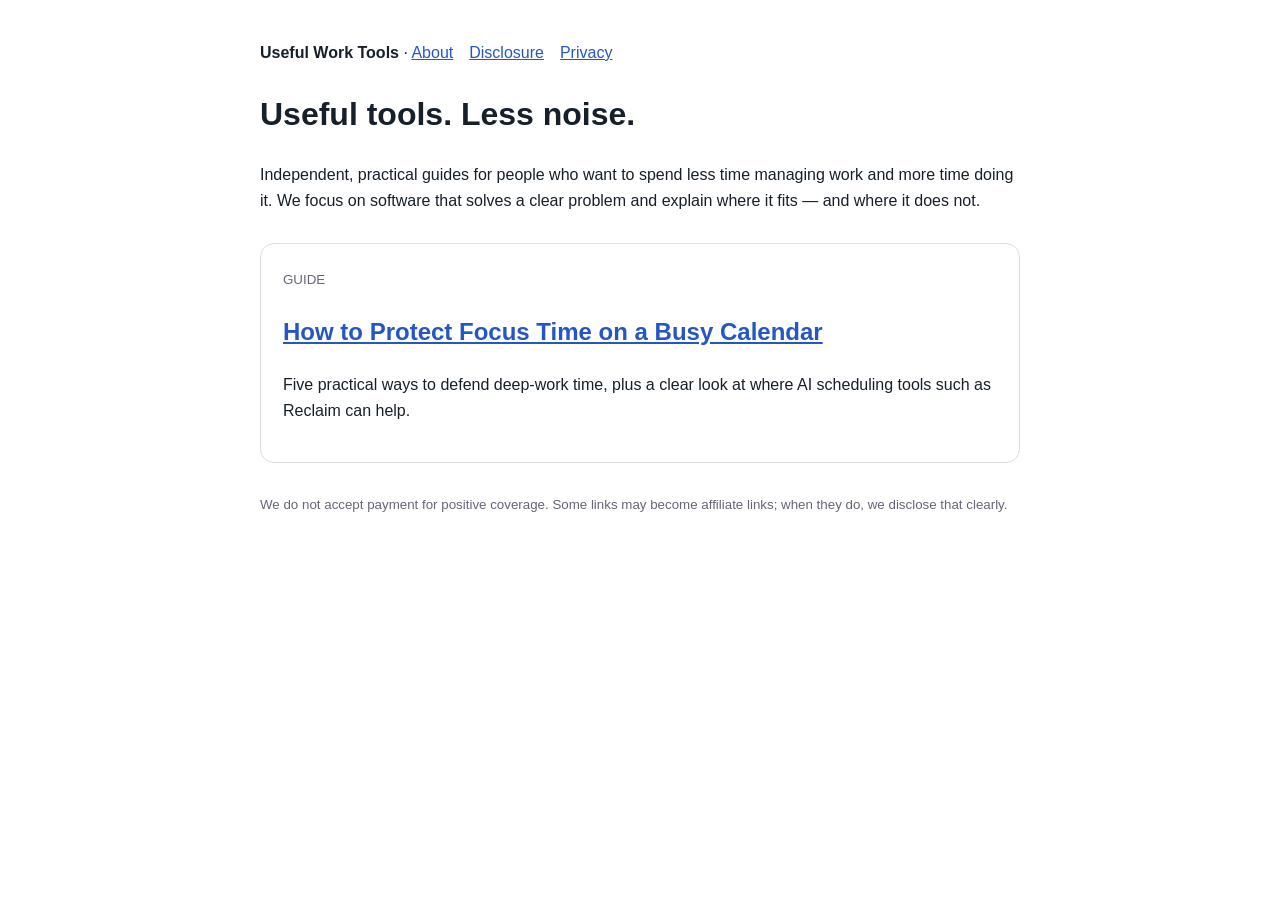
==== index.html @ bead6b01 "Publish minimal affiliate site" ====
<!doctype html><html lang="en"><head><meta charset="utf-8"><meta name="viewport" content="width=device-width,initial-scale=1"><title>Useful Work Tools</title><meta name="description" content="Practical guides to useful software and AI tools for focused, efficient work."><style>body{font-family:-apple-system,BlinkMacSystemFont,"Segoe UI",sans-serif;max-width:760px;margin:auto;padding:40px 22px;line-height:1.65;color:#17202a}a{color:#2457c5}nav a{margin-right:16px}.card{padding:22px;border:1px solid #ddd;border-radius:14px;margin:28px 0}small{color:#667}</style></head><body><nav><strong>Useful Work Tools</strong> · <a href="about.html">About</a><a href="disclosure.html">Disclosure</a><a href="privacy.html">Privacy</a></nav><h1>Useful tools. Less noise.</h1><p>Independent, practical guides for people who want to spend less time managing work and more time doing it. We focus on software that solves a clear problem and explain where it fits — and where it does not.</p><div class="card"><small>GUIDE</small><h2><a href="protect-focus-time.html">How to Protect Focus Time on a Busy Calendar</a></h2><p>Five practical ways to defend deep-work time, plus a clear look at where AI scheduling tools such as Reclaim can help.</p></div><p><small>We do not accept payment for positive coverage. Some links may become affiliate links; when they do, we disclose that clearly.</small></p></body></html>
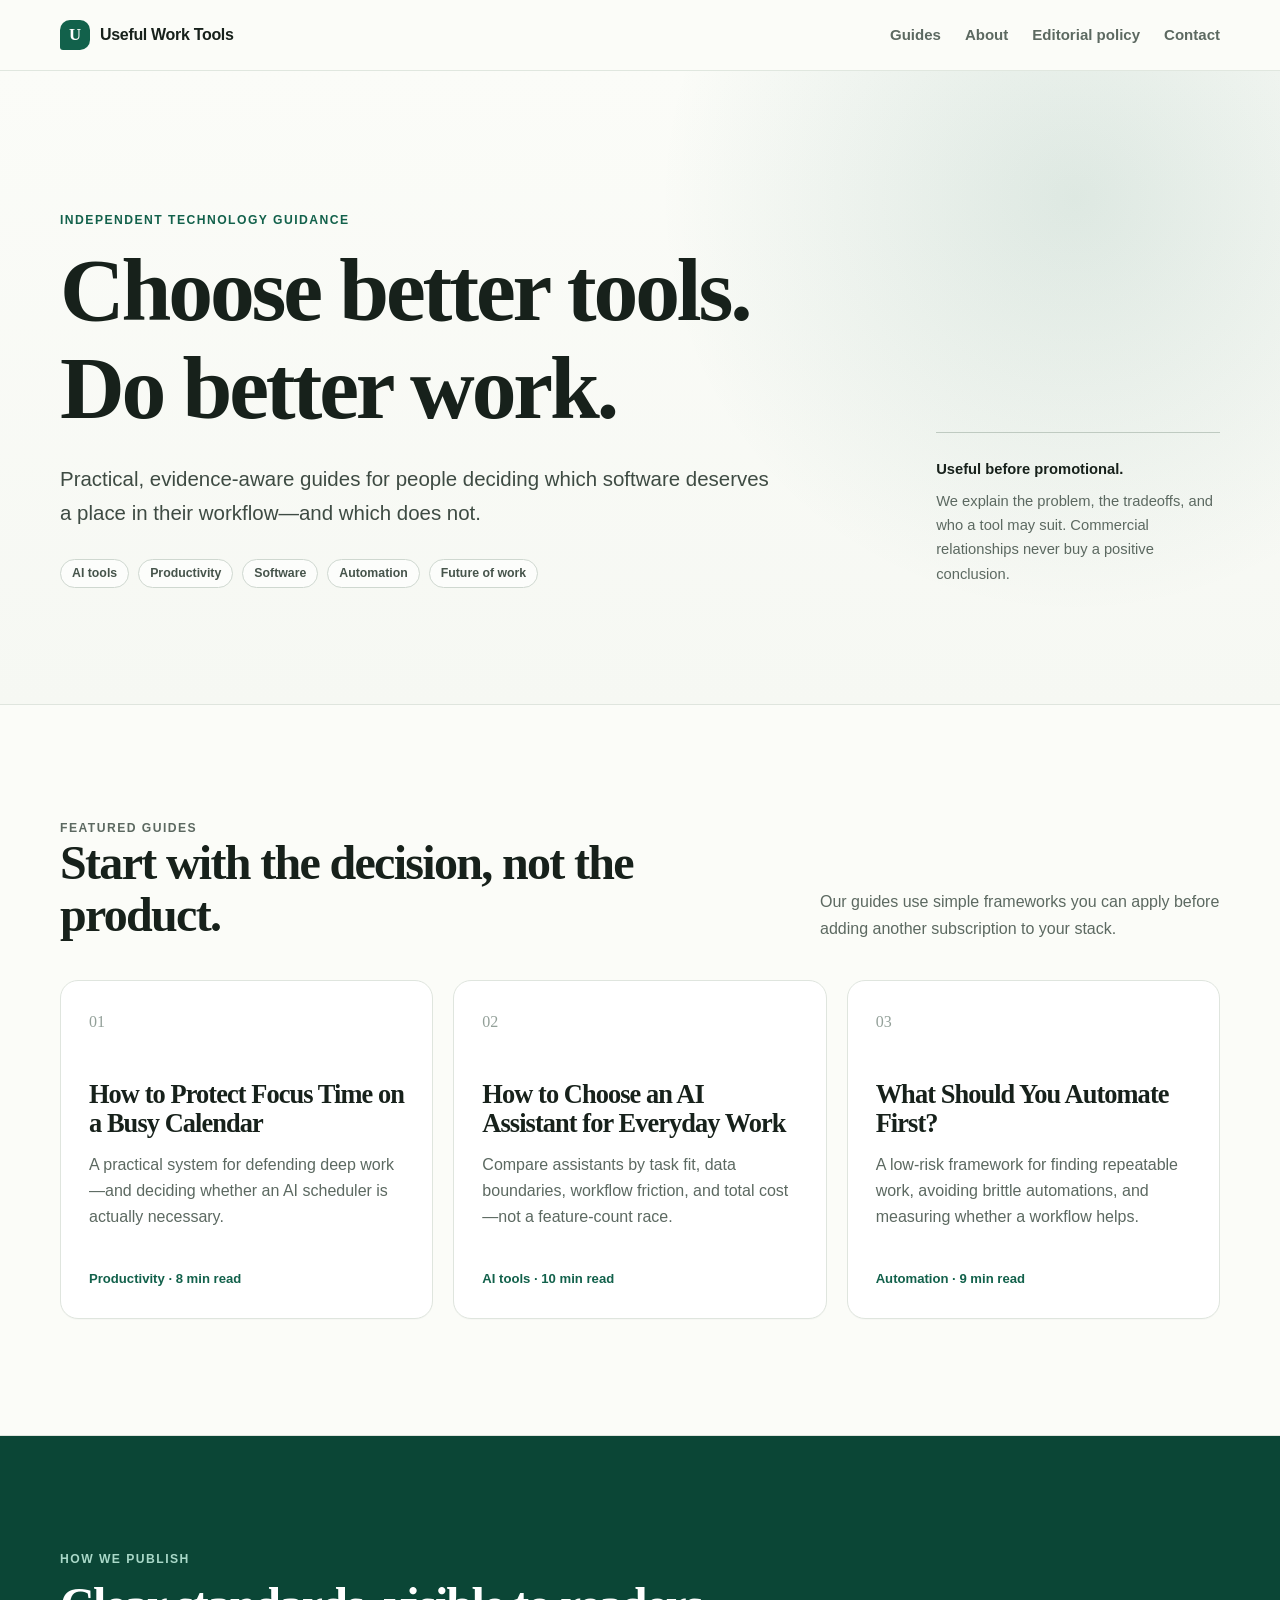
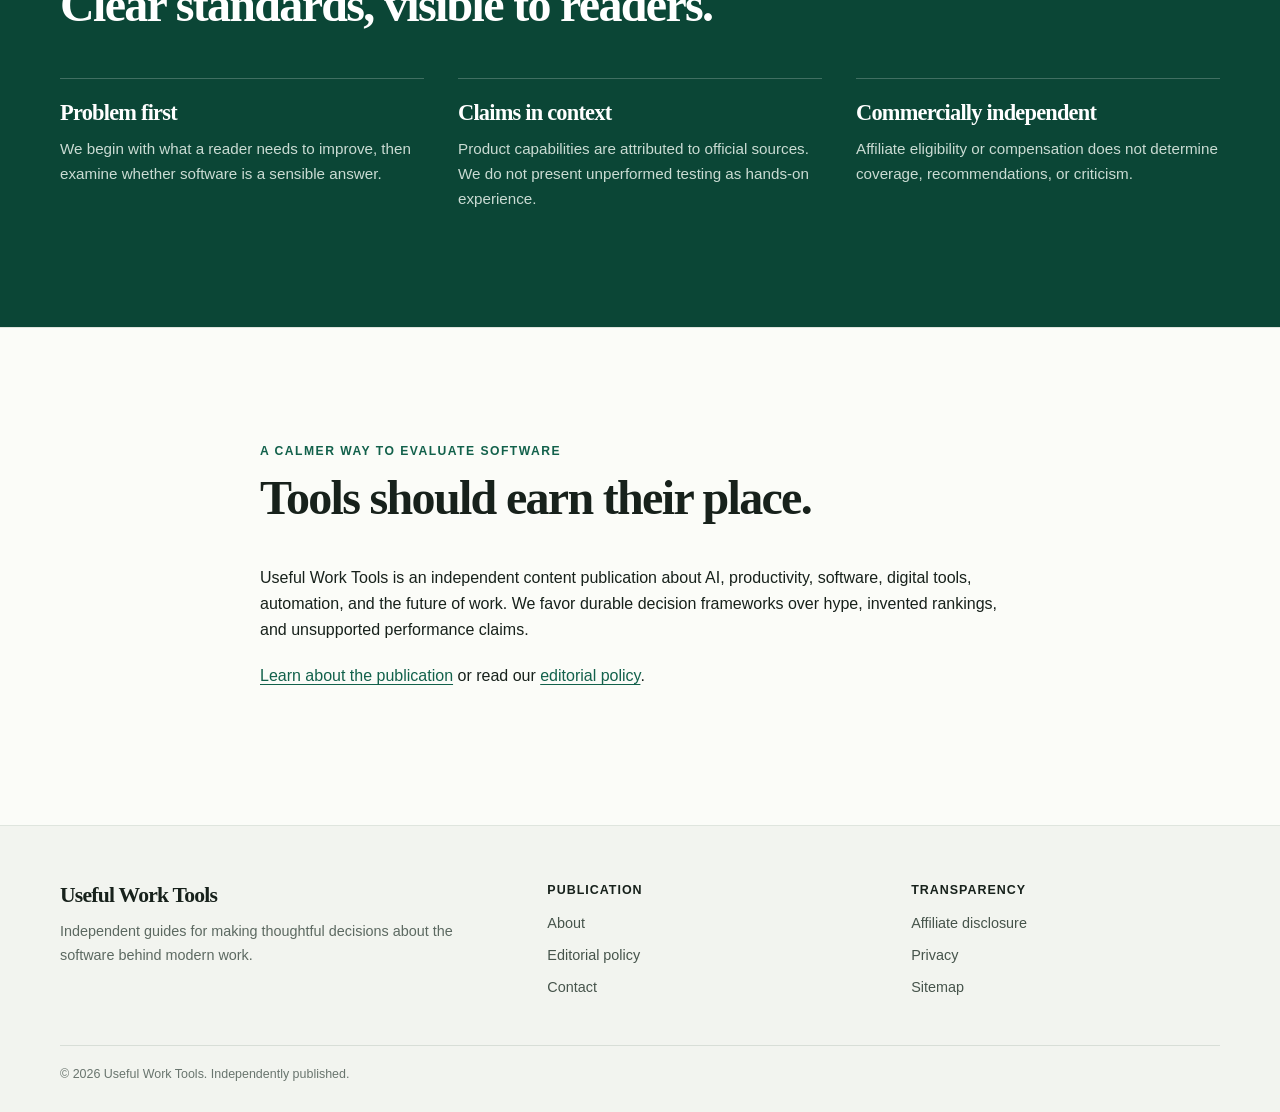
==== commit 9cff1129: "Build publication-ready editorial site" ====
--- a/index.html
+++ b/index.html
@@ -1 +1,112 @@
-<!doctype html><html lang="en"><head><meta charset="utf-8"><meta name="viewport" content="width=device-width,initial-scale=1"><title>Useful Work Tools</title><meta name="description" content="Practical guides to useful software and AI tools for focused, efficient work."><style>body{font-family:-apple-system,BlinkMacSystemFont,"Segoe UI",sans-serif;max-width:760px;margin:auto;padding:40px 22px;line-height:1.65;color:#17202a}a{color:#2457c5}nav a{margin-right:16px}.card{padding:22px;border:1px solid #ddd;border-radius:14px;margin:28px 0}small{color:#667}</style></head><body><nav><strong>Useful Work Tools</strong> · <a href="about.html">About</a><a href="disclosure.html">Disclosure</a><a href="privacy.html">Privacy</a></nav><h1>Useful tools. Less noise.</h1><p>Independent, practical guides for people who want to spend less time managing work and more time doing it. We focus on software that solves a clear problem and explain where it fits — and where it does not.</p><div class="card"><small>GUIDE</small><h2><a href="protect-focus-time.html">How to Protect Focus Time on a Busy Calendar</a></h2><p>Five practical ways to defend deep-work time, plus a clear look at where AI scheduling tools such as Reclaim can help.</p></div><p><small>We do not accept payment for positive coverage. Some links may become affiliate links; when they do, we disclose that clearly.</small></p></body></html>+<!doctype html>
+<html lang="en">
+<head>
+  <meta charset="utf-8">
+  <meta name="viewport" content="width=device-width, initial-scale=1">
+  <title>Useful Work Tools | Independent Guides to Better Software</title>
+  <meta name="description" content="Independent, practical guides to AI tools, productivity software, automation, and digital work—focused on fit, tradeoffs, and better decisions.">
+  <meta name="author" content="Useful Work Tools Editorial Desk">
+  <meta name="theme-color" content="#12614b">
+  <meta property="og:type" content="website">
+  <meta property="og:site_name" content="Useful Work Tools">
+  <meta property="og:title" content="Useful Work Tools | Independent Guides to Better Software">
+  <meta property="og:description" content="Clear, independent guidance for choosing AI, productivity, and automation tools.">
+  <meta property="og:url" content="https://pgrootoffice-dev.github.io/global-affiliate/">
+  <meta name="twitter:card" content="summary">
+  <link rel="canonical" href="https://pgrootoffice-dev.github.io/global-affiliate/">
+  <link rel="icon" href="assets/favicon.svg" type="image/svg+xml">
+  <link rel="stylesheet" href="assets/styles.css">
+</head>
+<body>
+  <a class="skip-link" href="#main">Skip to content</a>
+  <header class="site-header">
+    <div class="nav-shell">
+      <a class="brand" href="index.html" aria-label="Useful Work Tools home"><span class="brand-mark" aria-hidden="true">U</span>Useful Work Tools</a>
+      <nav class="site-nav" aria-label="Primary navigation">
+        <a href="#guides">Guides</a>
+        <a href="about.html">About</a>
+        <a href="editorial-policy.html">Editorial policy</a>
+        <a href="contact.html">Contact</a>
+      </nav>
+    </div>
+  </header>
+
+  <main id="main">
+    <section class="hero">
+      <div class="container hero-grid">
+        <div>
+          <p class="eyebrow">Independent technology guidance</p>
+          <h1>Choose better tools. Do better work.</h1>
+          <p class="hero-copy">Practical, evidence-aware guides for people deciding which software deserves a place in their workflow—and which does not.</p>
+          <div class="topic-row" aria-label="Topics covered">
+            <span>AI tools</span><span>Productivity</span><span>Software</span><span>Automation</span><span>Future of work</span>
+          </div>
+        </div>
+        <div class="hero-note">
+          <strong>Useful before promotional.</strong>
+          We explain the problem, the tradeoffs, and who a tool may suit. Commercial relationships never buy a positive conclusion.
+        </div>
+      </div>
+    </section>
+
+    <section class="section" id="guides">
+      <div class="container">
+        <div class="section-heading">
+          <div><p class="eyebrow">Featured guides</p><h2>Start with the decision, not the product.</h2></div>
+          <p>Our guides use simple frameworks you can apply before adding another subscription to your stack.</p>
+        </div>
+        <div class="article-grid">
+          <article class="article-card">
+            <span class="card-number">01</span>
+            <h3><a href="protect-focus-time.html">How to Protect Focus Time on a Busy Calendar</a></h3>
+            <p>A practical system for defending deep work—and deciding whether an AI scheduler is actually necessary.</p>
+            <div class="card-meta">Productivity · 8 min read</div>
+          </article>
+          <article class="article-card">
+            <span class="card-number">02</span>
+            <h3><a href="choose-ai-work-assistant.html">How to Choose an AI Assistant for Everyday Work</a></h3>
+            <p>Compare assistants by task fit, data boundaries, workflow friction, and total cost—not a feature-count race.</p>
+            <div class="card-meta">AI tools · 10 min read</div>
+          </article>
+          <article class="article-card">
+            <span class="card-number">03</span>
+            <h3><a href="automation-readiness-guide.html">What Should You Automate First?</a></h3>
+            <p>A low-risk framework for finding repeatable work, avoiding brittle automations, and measuring whether a workflow helps.</p>
+            <div class="card-meta">Automation · 9 min read</div>
+          </article>
+        </div>
+      </div>
+    </section>
+
+    <section class="section principles">
+      <div class="container">
+        <p class="eyebrow">How we publish</p>
+        <h2>Clear standards, visible to readers.</h2>
+        <div class="principle-grid">
+          <div class="principle"><h3>Problem first</h3><p>We begin with what a reader needs to improve, then examine whether software is a sensible answer.</p></div>
+          <div class="principle"><h3>Claims in context</h3><p>Product capabilities are attributed to official sources. We do not present unperformed testing as hands-on experience.</p></div>
+          <div class="principle"><h3>Commercially independent</h3><p>Affiliate eligibility or compensation does not determine coverage, recommendations, or criticism.</p></div>
+        </div>
+      </div>
+    </section>
+
+    <section class="section">
+      <div class="narrow">
+        <p class="eyebrow">A calmer way to evaluate software</p>
+        <h2>Tools should earn their place.</h2>
+        <p>Useful Work Tools is an independent content publication about AI, productivity, software, digital tools, automation, and the future of work. We favor durable decision frameworks over hype, invented rankings, and unsupported performance claims.</p>
+        <p><a href="about.html">Learn about the publication</a> or read our <a href="editorial-policy.html">editorial policy</a>.</p>
+      </div>
+    </section>
+  </main>
+
+  <footer class="site-footer">
+    <div class="container footer-grid">
+      <div><h2>Useful Work Tools</h2><p>Independent guides for making thoughtful decisions about the software behind modern work.</p></div>
+      <div><h3>Publication</h3><div class="footer-links"><a href="about.html">About</a><a href="editorial-policy.html">Editorial policy</a><a href="contact.html">Contact</a></div></div>
+      <div><h3>Transparency</h3><div class="footer-links"><a href="disclosure.html">Affiliate disclosure</a><a href="privacy.html">Privacy</a><a href="sitemap.xml">Sitemap</a></div></div>
+    </div>
+    <div class="container footer-bottom">© 2026 Useful Work Tools. Independently published.</div>
+  </footer>
+</body>
+</html>
--- a/assets/styles.css
+++ b/assets/styles.css
@@ -0,0 +1,358 @@
+:root {
+  --ink: #17211b;
+  --muted: #5c6961;
+  --paper: #fbfcf8;
+  --surface: #ffffff;
+  --line: #dfe5de;
+  --green: #12614b;
+  --green-dark: #0b4636;
+  --green-soft: #e8f2ed;
+  --sand: #f2eee5;
+  --amber: #a85d1a;
+  --shadow: 0 18px 55px rgba(20, 45, 34, 0.08);
+  --radius: 18px;
+  --content: 1160px;
+  color-scheme: light;
+}
+
+* { box-sizing: border-box; }
+
+html {
+  scroll-behavior: smooth;
+  -webkit-text-size-adjust: 100%;
+}
+
+body {
+  margin: 0;
+  background: var(--paper);
+  color: var(--ink);
+  font-family: Inter, ui-sans-serif, -apple-system, BlinkMacSystemFont, "Segoe UI", sans-serif;
+  font-size: 1rem;
+  line-height: 1.65;
+  text-rendering: optimizeLegibility;
+}
+
+img, svg { display: block; max-width: 100%; }
+a { color: var(--green); text-underline-offset: 0.18em; }
+a:hover { color: var(--green-dark); }
+button, input, textarea { font: inherit; }
+
+:focus-visible {
+  outline: 3px solid #e19a4b;
+  outline-offset: 3px;
+  border-radius: 3px;
+}
+
+.skip-link {
+  position: fixed;
+  top: 12px;
+  left: 12px;
+  z-index: 100;
+  transform: translateY(-180%);
+  padding: 10px 14px;
+  background: var(--ink);
+  color: #fff;
+  border-radius: 8px;
+}
+
+.skip-link:focus { transform: none; }
+
+.site-header {
+  position: sticky;
+  top: 0;
+  z-index: 20;
+  border-bottom: 1px solid rgba(223, 229, 222, 0.92);
+  background: rgba(251, 252, 248, 0.94);
+  backdrop-filter: blur(14px);
+}
+
+.nav-shell {
+  width: min(calc(100% - 36px), var(--content));
+  min-height: 70px;
+  margin: 0 auto;
+  display: flex;
+  align-items: center;
+  justify-content: space-between;
+  gap: 24px;
+}
+
+.brand {
+  display: inline-flex;
+  align-items: center;
+  gap: 10px;
+  color: var(--ink);
+  font-weight: 760;
+  letter-spacing: -0.02em;
+  text-decoration: none;
+}
+
+.brand-mark {
+  width: 30px;
+  height: 30px;
+  border-radius: 10px 10px 10px 3px;
+  display: grid;
+  place-items: center;
+  background: var(--green);
+  color: #fff;
+  font-family: Georgia, serif;
+  font-size: 1.05rem;
+}
+
+.site-nav { display: flex; align-items: center; gap: 24px; }
+.site-nav a {
+  color: var(--muted);
+  font-size: 0.94rem;
+  font-weight: 620;
+  text-decoration: none;
+}
+.site-nav a:hover, .site-nav a[aria-current="page"] { color: var(--green); }
+
+.container {
+  width: min(calc(100% - 36px), var(--content));
+  margin-inline: auto;
+}
+
+.narrow { width: min(calc(100% - 36px), 760px); margin-inline: auto; }
+
+.eyebrow, .kicker {
+  margin: 0 0 12px;
+  color: var(--green);
+  font-size: 0.76rem;
+  font-weight: 780;
+  letter-spacing: 0.12em;
+  line-height: 1.3;
+  text-transform: uppercase;
+}
+
+h1, h2, h3 {
+  margin-top: 0;
+  font-family: Georgia, "Times New Roman", serif;
+  font-weight: 650;
+  letter-spacing: -0.035em;
+  line-height: 1.1;
+}
+
+h1 { font-size: clamp(2.55rem, 7vw, 5.7rem); }
+h2 { font-size: clamp(1.9rem, 4vw, 3rem); }
+h3 { font-size: 1.4rem; }
+p { margin: 0 0 1.2em; }
+
+.hero {
+  padding: clamp(74px, 12vw, 142px) 0 clamp(70px, 10vw, 116px);
+  border-bottom: 1px solid var(--line);
+  background:
+    radial-gradient(circle at 84% 20%, rgba(18, 97, 75, 0.12), transparent 26rem),
+    linear-gradient(180deg, #fbfcf8 0%, #f6f8f3 100%);
+}
+
+.hero-grid {
+  display: grid;
+  grid-template-columns: minmax(0, 1.45fr) minmax(260px, 0.55fr);
+  gap: clamp(50px, 10vw, 130px);
+  align-items: end;
+}
+
+.hero h1 { max-width: 850px; margin-bottom: 24px; }
+.hero-copy { max-width: 720px; color: #3e4b43; font-size: clamp(1.08rem, 2vw, 1.28rem); }
+.hero-note {
+  padding: 24px 0 2px;
+  border-top: 1px solid #bfcac1;
+  color: var(--muted);
+  font-size: 0.92rem;
+}
+.hero-note strong { display: block; margin-bottom: 7px; color: var(--ink); }
+
+.topic-row { display: flex; flex-wrap: wrap; gap: 9px; margin-top: 30px; }
+.topic-row span, .tag {
+  display: inline-flex;
+  align-items: center;
+  padding: 7px 11px;
+  border: 1px solid #cfd8d0;
+  border-radius: 999px;
+  background: rgba(255,255,255,0.7);
+  color: #46544b;
+  font-size: 0.77rem;
+  font-weight: 680;
+  line-height: 1;
+}
+
+.section { padding: clamp(68px, 10vw, 116px) 0; }
+.section + .section { border-top: 1px solid var(--line); }
+.section-heading {
+  display: flex;
+  align-items: end;
+  justify-content: space-between;
+  gap: 32px;
+  margin-bottom: 38px;
+}
+.section-heading h2 { max-width: 680px; margin-bottom: 0; }
+.section-heading p { max-width: 400px; margin: 0; color: var(--muted); }
+
+.article-grid {
+  display: grid;
+  grid-template-columns: repeat(3, minmax(0, 1fr));
+  gap: 20px;
+}
+
+.article-card {
+  min-height: 100%;
+  display: flex;
+  flex-direction: column;
+  padding: 28px;
+  border: 1px solid var(--line);
+  border-radius: var(--radius);
+  background: var(--surface);
+  box-shadow: 0 1px 0 rgba(23, 33, 27, 0.02);
+  transition: transform 180ms ease, box-shadow 180ms ease, border-color 180ms ease;
+}
+.article-card:hover { transform: translateY(-4px); border-color: #bac9be; box-shadow: var(--shadow); }
+.article-card .card-number { color: #93a099; font-family: Georgia, serif; font-size: 1rem; }
+.article-card h3 { margin: 44px 0 14px; font-size: 1.65rem; }
+.article-card h3 a { color: var(--ink); text-decoration: none; }
+.article-card p { color: var(--muted); }
+.article-card .card-meta { margin-top: auto; padding-top: 18px; color: var(--green); font-size: 0.82rem; font-weight: 700; }
+
+.principles { background: var(--green-dark); color: #eff7f2; }
+.principles .eyebrow { color: #a9d8c8; }
+.principles h2 { color: #fff; }
+.principle-grid { display: grid; grid-template-columns: repeat(3, 1fr); gap: 34px; margin-top: 46px; }
+.principle { padding-top: 22px; border-top: 1px solid rgba(255,255,255,0.22); }
+.principle h3 { margin-bottom: 10px; color: #fff; }
+.principle p { margin-bottom: 0; color: #cadbd3; font-size: 0.95rem; }
+
+.page-hero { padding: clamp(64px, 10vw, 108px) 0 58px; border-bottom: 1px solid var(--line); }
+.page-hero h1 { max-width: 900px; margin-bottom: 24px; font-size: clamp(2.5rem, 7vw, 4.8rem); }
+.page-hero .lede { max-width: 760px; color: #425047; font-size: 1.18rem; }
+
+.article-header { padding: clamp(60px, 9vw, 105px) 0 48px; }
+.article-header h1 { max-width: 910px; margin-bottom: 25px; font-size: clamp(2.5rem, 7vw, 5rem); }
+.article-header .dek { max-width: 760px; color: #46544b; font-size: 1.2rem; }
+.byline {
+  display: flex;
+  flex-wrap: wrap;
+  gap: 8px 22px;
+  margin-top: 30px;
+  color: var(--muted);
+  font-size: 0.86rem;
+}
+
+.article-layout {
+  display: grid;
+  grid-template-columns: minmax(0, 760px) 240px;
+  gap: clamp(45px, 8vw, 110px);
+  align-items: start;
+  padding-bottom: 100px;
+}
+
+.article-body { font-size: 1.04rem; }
+.article-body h2 { margin: 2.2em 0 0.55em; font-size: clamp(1.7rem, 4vw, 2.35rem); }
+.article-body h3 { margin: 1.8em 0 0.45em; font-size: 1.35rem; }
+.article-body ul, .article-body ol { margin: 0 0 1.5em; padding-left: 1.35em; }
+.article-body li { margin-bottom: 0.65em; }
+.article-body strong { color: #0e3f31; }
+.article-body hr { margin: 46px 0; border: 0; border-top: 1px solid var(--line); }
+.article-body blockquote {
+  margin: 32px 0;
+  padding: 22px 25px;
+  border-left: 4px solid var(--green);
+  background: var(--green-soft);
+  color: #2c4438;
+}
+
+.note, .disclosure-note {
+  margin: 30px 0;
+  padding: 21px 23px;
+  border: 1px solid #cedbd1;
+  border-radius: 12px;
+  background: var(--green-soft);
+  color: #30463b;
+  font-size: 0.94rem;
+}
+.disclosure-note { border-color: #dfd6c3; background: var(--sand); }
+.note p:last-child, .disclosure-note p:last-child { margin-bottom: 0; }
+
+.table-wrap { margin: 28px 0 36px; overflow-x: auto; border: 1px solid var(--line); border-radius: 12px; }
+table { width: 100%; border-collapse: collapse; background: #fff; font-size: 0.9rem; }
+th, td { padding: 14px 15px; border-bottom: 1px solid var(--line); text-align: left; vertical-align: top; }
+th { background: #f2f5f1; color: #35443b; font-size: 0.78rem; letter-spacing: 0.04em; text-transform: uppercase; }
+tr:last-child td { border-bottom: 0; }
+
+.product-link {
+  display: inline-flex;
+  align-items: center;
+  gap: 7px;
+  font-weight: 700;
+}
+.product-link::after { content: "↗"; font-size: 0.9em; }
+
+.article-aside {
+  position: sticky;
+  top: 100px;
+  padding-top: 10px;
+  color: var(--muted);
+  font-size: 0.84rem;
+}
+.article-aside strong { display: block; margin-bottom: 10px; color: var(--ink); }
+.article-aside a { display: block; margin: 7px 0; color: var(--muted); text-decoration: none; }
+.article-aside a:hover { color: var(--green); }
+.article-aside .aside-rule { margin: 22px 0; border-top: 1px solid var(--line); }
+
+.policy-grid { display: grid; grid-template-columns: 1fr 2fr; gap: 70px; padding: 70px 0 105px; }
+.policy-grid aside { color: var(--muted); font-size: 0.92rem; }
+.policy-content section + section { margin-top: 48px; padding-top: 42px; border-top: 1px solid var(--line); }
+.policy-content h2 { margin-bottom: 16px; font-size: 2rem; }
+.policy-content h3 { margin: 26px 0 8px; font-size: 1.28rem; }
+.policy-content ul { padding-left: 1.3em; }
+.policy-content li { margin-bottom: 0.65em; }
+
+.contact-card {
+  margin: 34px 0;
+  padding: 30px;
+  border: 1px solid var(--line);
+  border-radius: var(--radius);
+  background: #fff;
+}
+.contact-card h2 { font-size: 1.7rem; }
+
+.site-footer { border-top: 1px solid var(--line); background: #f2f4ef; }
+.footer-grid {
+  display: grid;
+  grid-template-columns: 1.4fr 1fr 1fr;
+  gap: 55px;
+  padding: 58px 0 45px;
+}
+.footer-grid h2 { margin-bottom: 13px; font-size: 1.35rem; }
+.footer-grid h3 { margin-bottom: 15px; font-family: inherit; font-size: 0.78rem; letter-spacing: 0.08em; text-transform: uppercase; }
+.footer-grid p { max-width: 430px; color: var(--muted); font-size: 0.9rem; }
+.footer-links { display: grid; gap: 8px; }
+.footer-links a { color: #46544b; font-size: 0.9rem; text-decoration: none; }
+.footer-links a:hover { color: var(--green); }
+.footer-bottom { padding: 18px 0 28px; border-top: 1px solid #d8ded7; color: #69756e; font-size: 0.78rem; }
+
+@media (max-width: 860px) {
+  .hero-grid, .article-layout, .policy-grid { grid-template-columns: 1fr; }
+  .hero-note { max-width: 500px; }
+  .article-grid, .principle-grid { grid-template-columns: 1fr; }
+  .article-aside { position: static; order: -1; padding: 18px 20px; border: 1px solid var(--line); border-radius: 12px; background: #fff; }
+  .article-aside nav { display: grid; grid-template-columns: repeat(2, 1fr); column-gap: 20px; }
+  .article-aside .aside-rule { display: none; }
+  .policy-grid { gap: 25px; }
+}
+
+@media (max-width: 680px) {
+  .site-header { position: static; }
+  .nav-shell { min-height: auto; padding: 17px 0; align-items: flex-start; flex-direction: column; gap: 14px; }
+  .site-nav { width: 100%; gap: 0; justify-content: space-between; overflow-x: auto; }
+  .site-nav a { padding: 7px 10px 7px 0; font-size: 0.84rem; white-space: nowrap; }
+  .section-heading { align-items: flex-start; flex-direction: column; }
+  .article-card h3 { margin-top: 28px; }
+  .footer-grid { grid-template-columns: 1fr 1fr; gap: 34px; }
+  .footer-grid > :first-child { grid-column: 1 / -1; }
+  .article-aside nav { grid-template-columns: 1fr; }
+  .table-wrap { margin-inline: -18px; border-left: 0; border-right: 0; border-radius: 0; }
+}
+
+@media (prefers-reduced-motion: reduce) {
+  html { scroll-behavior: auto; }
+  *, *::before, *::after { transition: none !important; }
+}
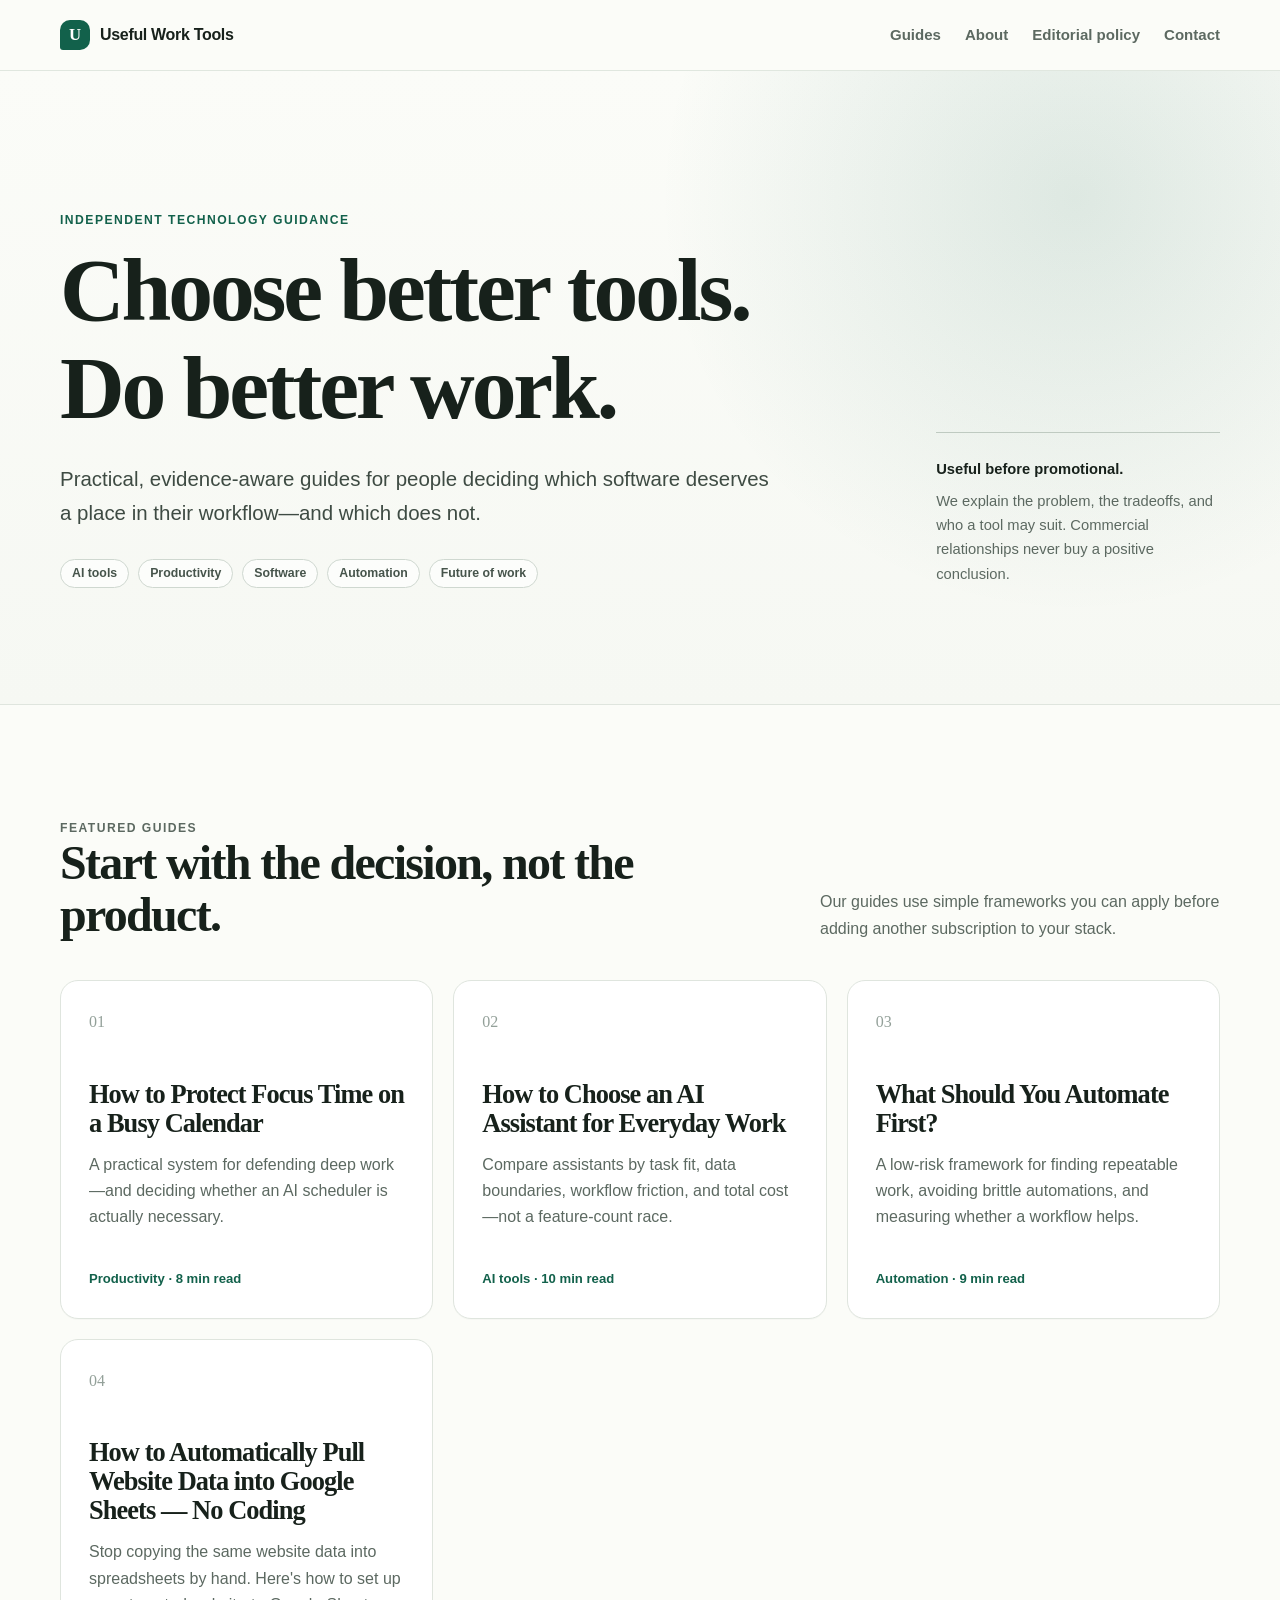
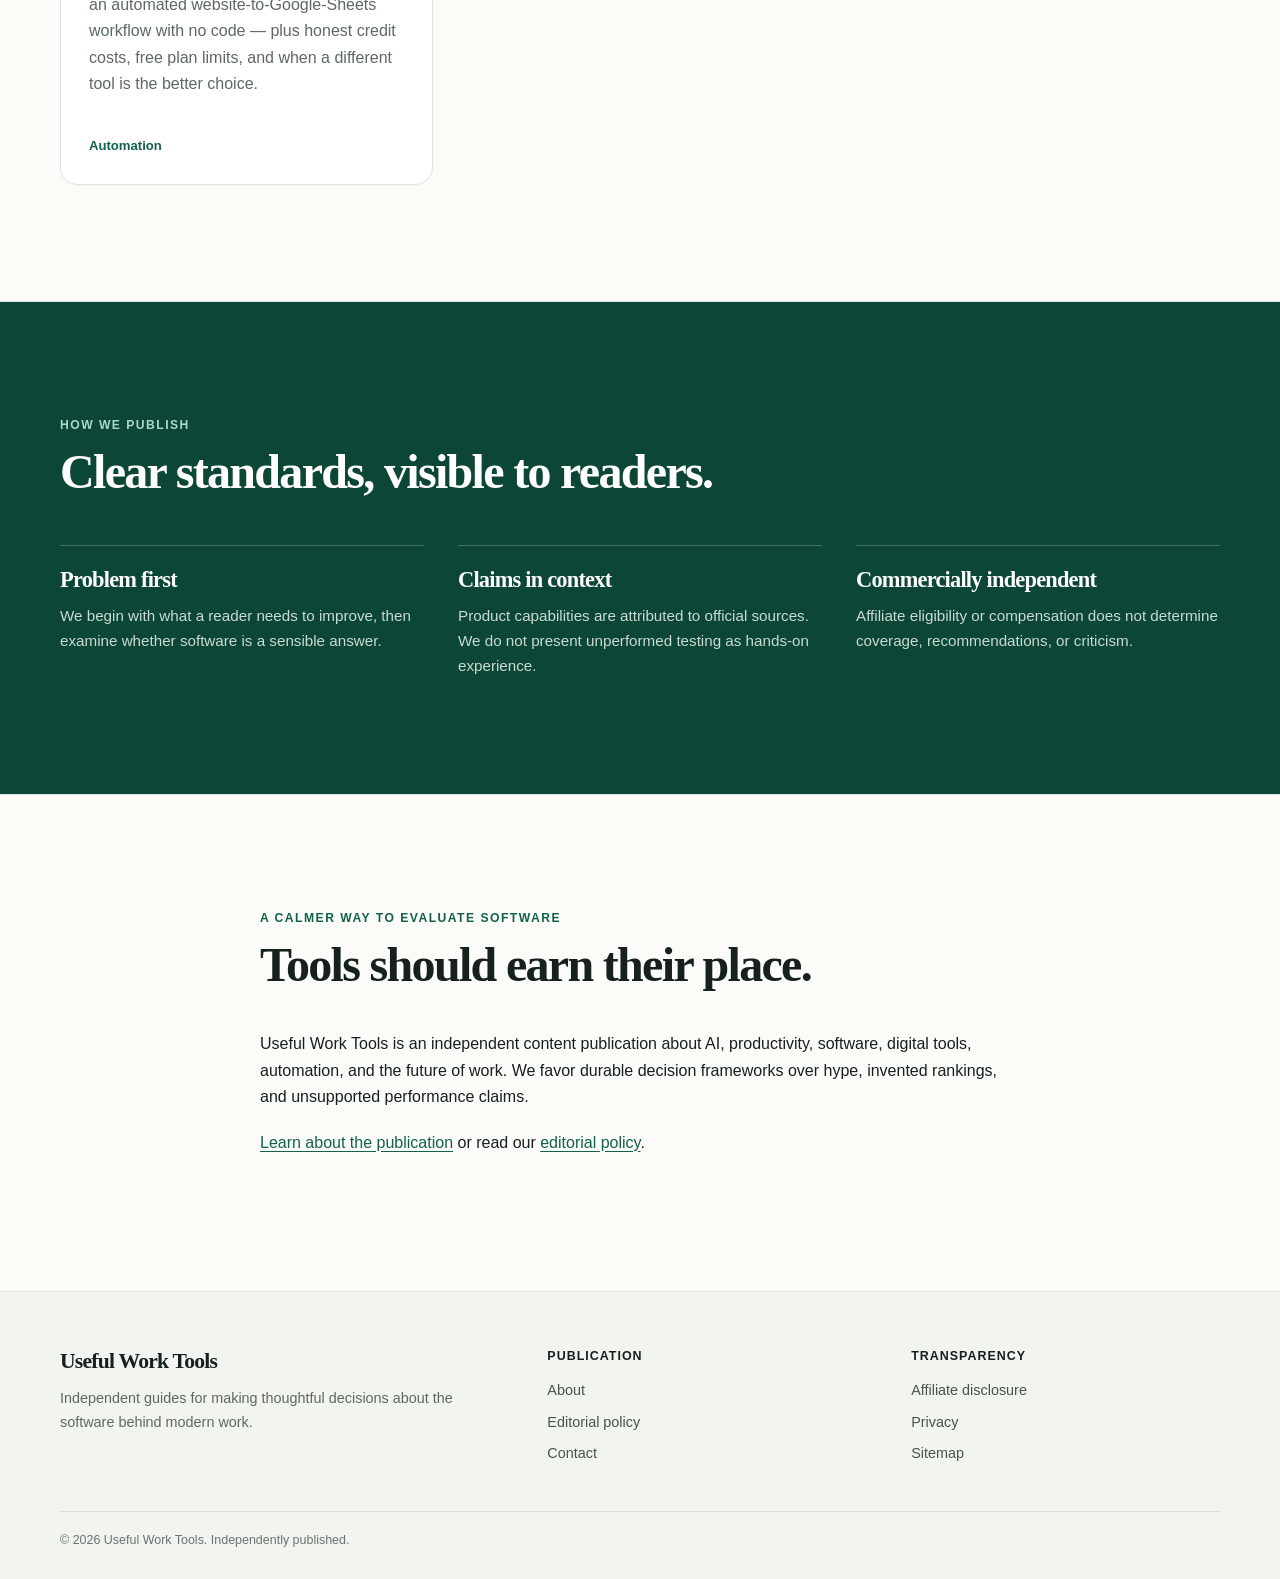
==== commit 23c320d8: "feat: add website data to Google Sheets guide" ====
--- a/index.html
+++ b/index.html
@@ -74,6 +74,12 @@
             <p>A low-risk framework for finding repeatable work, avoiding brittle automations, and measuring whether a workflow helps.</p>
             <div class="card-meta">Automation · 9 min read</div>
           </article>
+          <article class="article-card">
+            <span class="card-number">04</span>
+            <h3><a href="website-data-to-google-sheets-no-code.html">How to Automatically Pull Website Data into Google Sheets — No Coding</a></h3>
+            <p>Stop copying the same website data into spreadsheets by hand. Here's how to set up an automated website-to-Google-Sheets workflow with no code — plus honest credit costs, free plan limits, and when a different tool is the better choice.</p>
+            <div class="card-meta">Automation</div>
+          </article>
         </div>
       </div>
     </section>
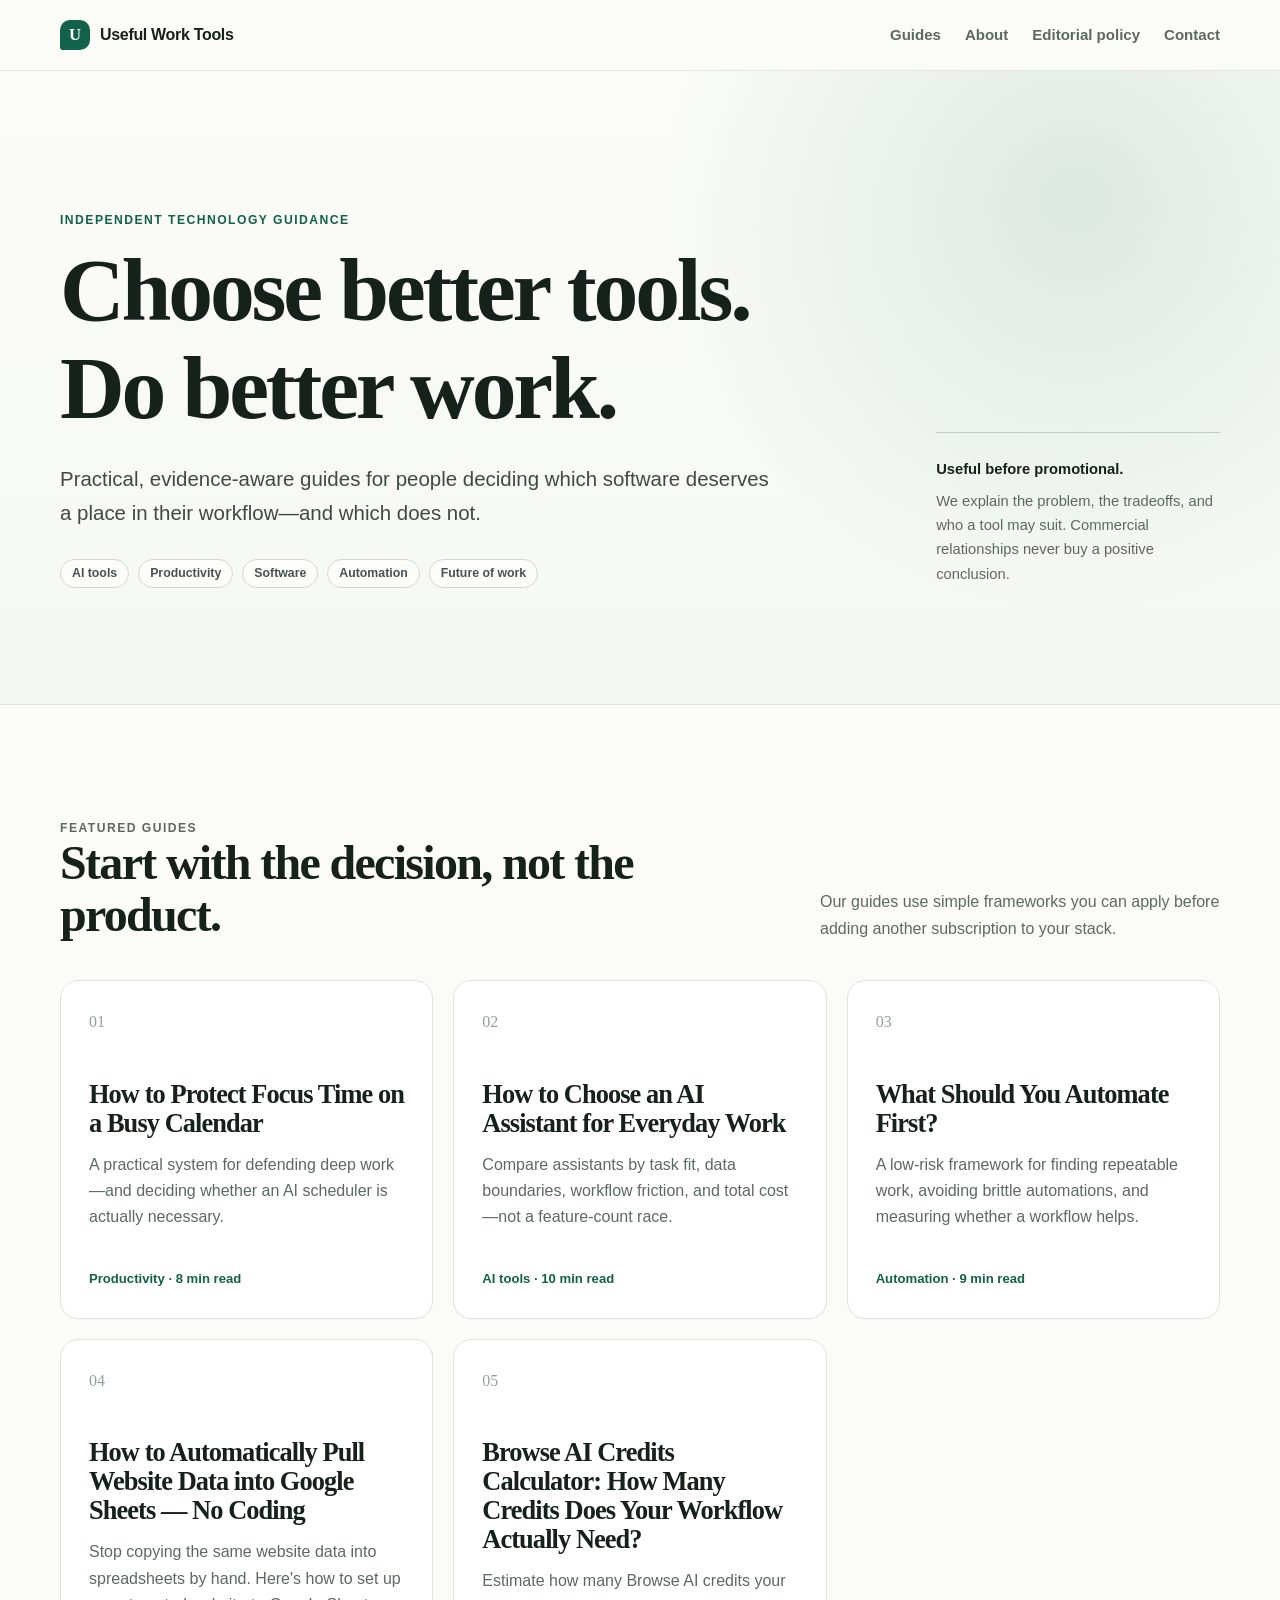
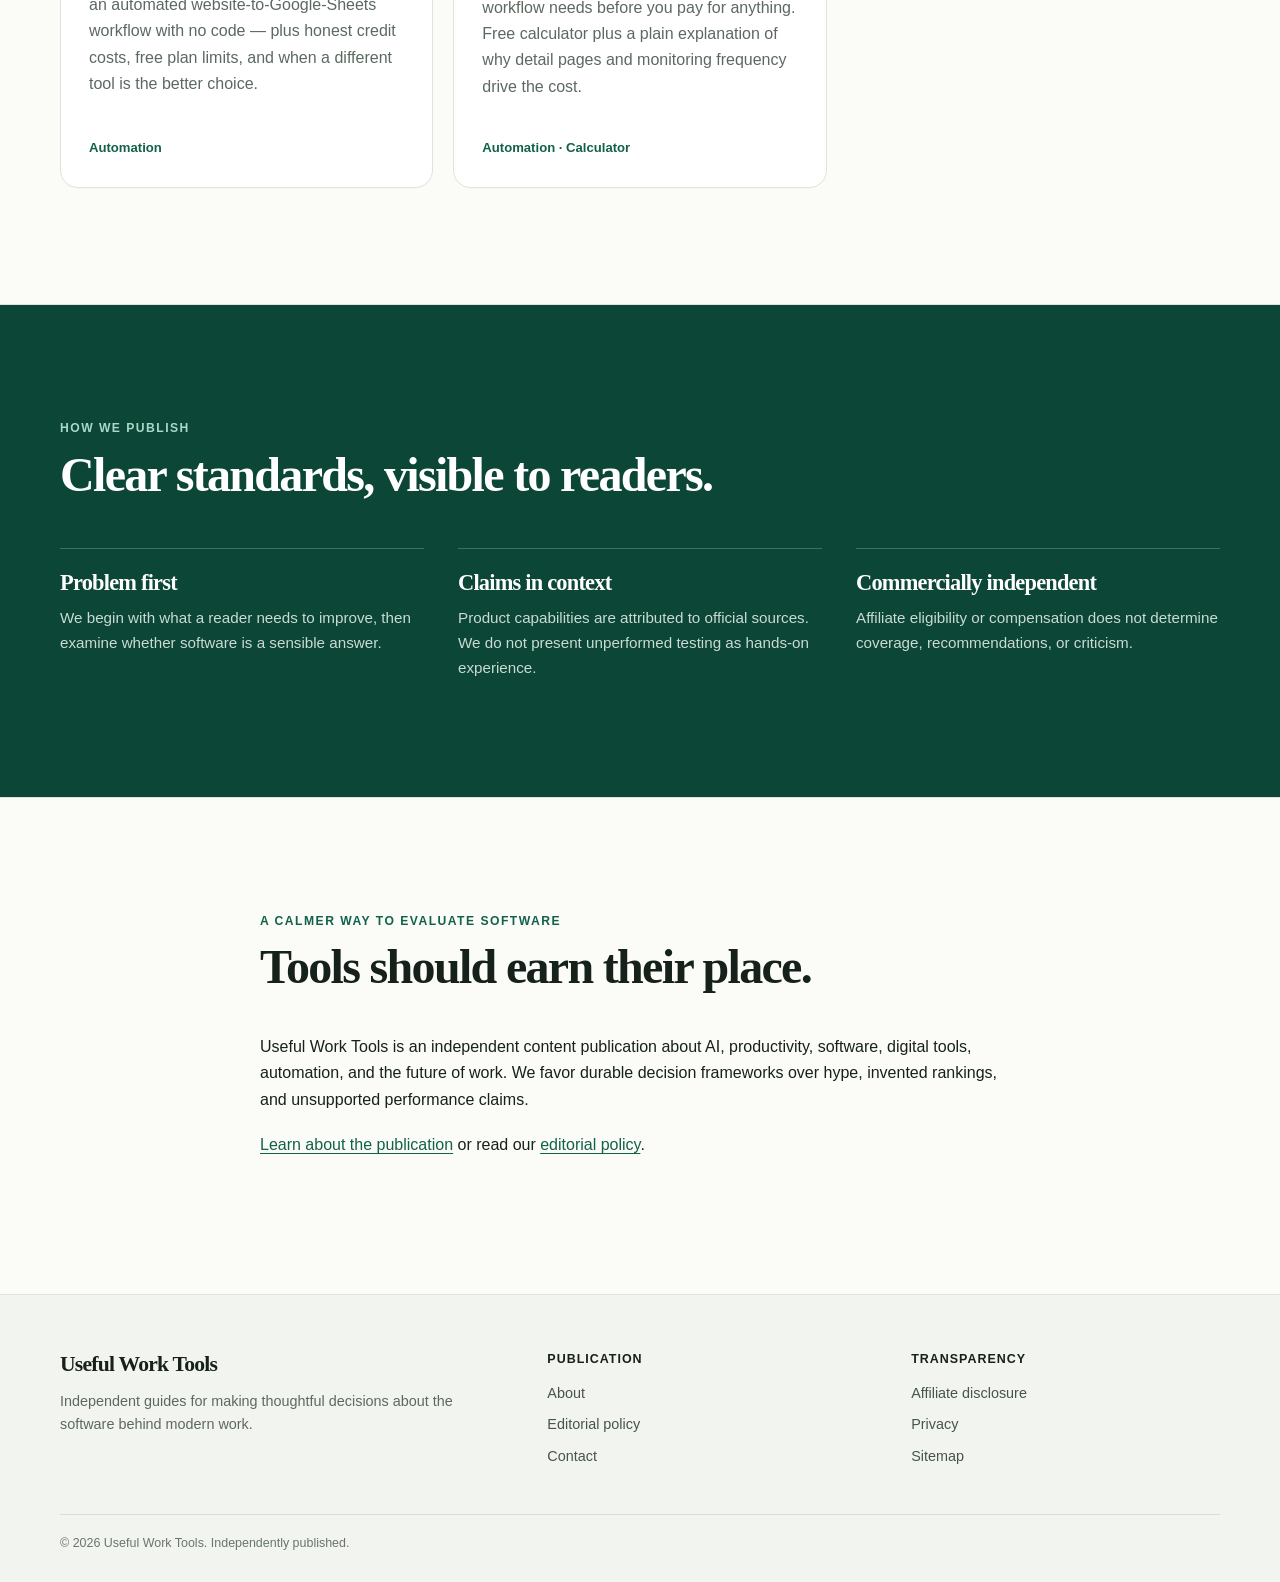
==== commit e5a673be: "Add Browse AI credits calculator article (#002) New article at browse-ai-credits-calculator.html wit" ====
--- a/index.html
+++ b/index.html
@@ -80,6 +80,12 @@
             <p>Stop copying the same website data into spreadsheets by hand. Here's how to set up an automated website-to-Google-Sheets workflow with no code — plus honest credit costs, free plan limits, and when a different tool is the better choice.</p>
             <div class="card-meta">Automation</div>
           </article>
+          <article class="article-card">
+            <span class="card-number">05</span>
+            <h3><a href="browse-ai-credits-calculator.html">Browse AI Credits Calculator: How Many Credits Does Your Workflow Actually Need?</a></h3>
+            <p>Estimate how many Browse AI credits your workflow needs before you pay for anything. Free calculator plus a plain explanation of why detail pages and monitoring frequency drive the cost.</p>
+            <div class="card-meta">Automation · Calculator</div>
+          </article>
         </div>
       </div>
     </section>
--- a/assets/styles.css
+++ b/assets/styles.css
@@ -285,6 +285,176 @@
 }
 .product-link::after { content: "↗"; font-size: 0.9em; }
 
+/* Credit estimator (article: browse-ai-credits-calculator) */
+.calc {
+  margin: 34px 0 38px;
+  border: 1px solid var(--line);
+  border-radius: var(--radius);
+  background: var(--surface);
+  box-shadow: 0 1px 0 rgba(23, 33, 27, 0.02);
+  overflow: hidden;
+}
+.calc-inner { padding: clamp(18px, 4vw, 28px); }
+.calc h3 { margin: 0 0 10px; font-size: 1.3rem; }
+.calc-intro { margin: 0 0 22px; color: var(--muted); font-size: 0.88rem; }
+
+.calc-fields {
+  display: grid;
+  grid-template-columns: repeat(auto-fit, minmax(228px, 1fr));
+  gap: 18px 22px;
+}
+.calc-field label {
+  display: block;
+  margin-bottom: 6px;
+  color: var(--ink);
+  font-size: 0.9rem;
+  font-weight: 700;
+}
+.calc-field input[type="number"] {
+  width: 100%;
+  max-width: 100%;
+  padding: 10px 12px;
+  border: 1px solid #cfd8d0;
+  border-radius: 10px;
+  background: #fff;
+  color: var(--ink);
+  font-size: 1rem;
+}
+.calc-field input[type="number"]:disabled { background: #f2f4ef; color: var(--muted); }
+.calc-help { margin: 6px 0 0; color: var(--muted); font-size: 0.79rem; line-height: 1.5; }
+
+.calc-quick {
+  display: flex;
+  flex-wrap: wrap;
+  align-items: center;
+  gap: 8px;
+  margin-top: 22px;
+}
+.calc-quick-label { color: var(--muted); font-size: 0.79rem; font-weight: 700; }
+.calc-chip {
+  padding: 7px 11px;
+  border: 1px solid #cfd8d0;
+  border-radius: 999px;
+  background: #fff;
+  color: #46544b;
+  font-size: 0.78rem;
+  font-weight: 680;
+  line-height: 1;
+  cursor: pointer;
+}
+.calc-chip:hover { border-color: var(--green); color: var(--green); }
+
+.calc-premium { margin-top: 22px; padding-top: 18px; border-top: 1px solid var(--line); }
+.calc-check { display: flex; align-items: center; gap: 9px; }
+.calc-check input { width: 17px; height: 17px; margin: 0; accent-color: var(--green); }
+.calc-check label { margin: 0; font-size: 0.9rem; font-weight: 700; }
+.calc-premium-field { max-width: 320px; margin-top: 16px; }
+.calc-premium-field[hidden] { display: none; }
+
+.calc-results {
+  padding: clamp(18px, 4vw, 28px);
+  border-top: 1px solid var(--line);
+  background: #f7faf7;
+}
+.calc .calc-results-title { margin: 0 0 16px; font-size: 1.15rem; }
+.calc-empty { margin: 0; color: var(--muted); font-size: 0.92rem; }
+
+.calc-figures {
+  display: grid;
+  grid-template-columns: repeat(auto-fit, minmax(132px, 1fr));
+  gap: 12px;
+}
+.calc-figure {
+  padding: 13px 15px;
+  border: 1px solid var(--line);
+  border-radius: 12px;
+  background: #fff;
+}
+.calc-figure-value {
+  font-family: Georgia, "Times New Roman", serif;
+  font-size: 1.55rem;
+  line-height: 1.15;
+  overflow-wrap: anywhere;
+}
+.calc-figure-unit { color: var(--muted); font-size: 0.82rem; }
+.calc-figure-label {
+  display: block;
+  margin-top: 5px;
+  color: var(--muted);
+  font-size: 0.7rem;
+  font-weight: 720;
+  letter-spacing: 0.07em;
+  text-transform: uppercase;
+}
+
+.calc-verdict {
+  margin-top: 18px;
+  padding: 16px 18px;
+  border: 1px solid var(--line);
+  border-left: 4px solid var(--muted);
+  border-radius: 12px;
+  background: #fff;
+  font-size: 0.94rem;
+}
+.calc-verdict p { margin: 0; }
+.calc-verdict p + p { margin-top: 10px; }
+.calc-verdict--free { border-color: #bcd8cb; border-left-color: var(--green); background: var(--green-soft); }
+.calc-verdict--tight { border-color: #e3d3ba; border-left-color: var(--amber); background: #faf2e6; }
+.calc-verdict--paid { border-color: #d6ddd6; border-left-color: #7d8b82; background: #f1f4f0; }
+.calc-plan { color: #30463b; }
+
+.calc-breakdown { margin-top: 18px; }
+.calc-breakdown h4 {
+  margin: 0 0 9px;
+  font-family: inherit;
+  font-size: 0.74rem;
+  font-weight: 780;
+  letter-spacing: 0.09em;
+  text-transform: uppercase;
+  color: var(--muted);
+}
+.calc-breakdown ul { margin: 0; padding: 0; list-style: none; }
+.calc-breakdown li {
+  display: flex;
+  flex-wrap: wrap;
+  justify-content: space-between;
+  gap: 4px 14px;
+  margin-bottom: 0;
+  padding: 8px 0;
+  border-bottom: 1px solid #e4eae3;
+  font-size: 0.88rem;
+}
+.calc-breakdown li:last-child { border-bottom: 0; }
+.calc-row-label { font-weight: 700; }
+.calc-row-value { color: var(--muted); }
+
+.calc-drivers { margin-top: 16px; }
+.calc-drivers p {
+  margin: 0 0 10px;
+  color: #30463b;
+  font-size: 0.88rem;
+  line-height: 1.55;
+}
+.calc-drivers p:last-child { margin-bottom: 0; }
+
+.calc-notes {
+  padding: clamp(16px, 3.5vw, 22px) clamp(18px, 4vw, 28px);
+  border-top: 1px solid var(--line);
+  background: var(--sand);
+}
+.calc .calc-notes-title {
+  margin: 0 0 10px;
+  font-family: inherit;
+  font-size: 0.74rem;
+  font-weight: 780;
+  letter-spacing: 0.09em;
+  text-transform: uppercase;
+  color: #6b6250;
+}
+.calc-notes ul { margin: 0; padding-left: 1.15em; }
+.calc-notes li { margin-bottom: 0.5em; color: #4c5548; font-size: 0.82rem; line-height: 1.55; }
+.calc-notes li:last-child { margin-bottom: 0; }
+
 .article-aside {
   position: sticky;
   top: 100px;
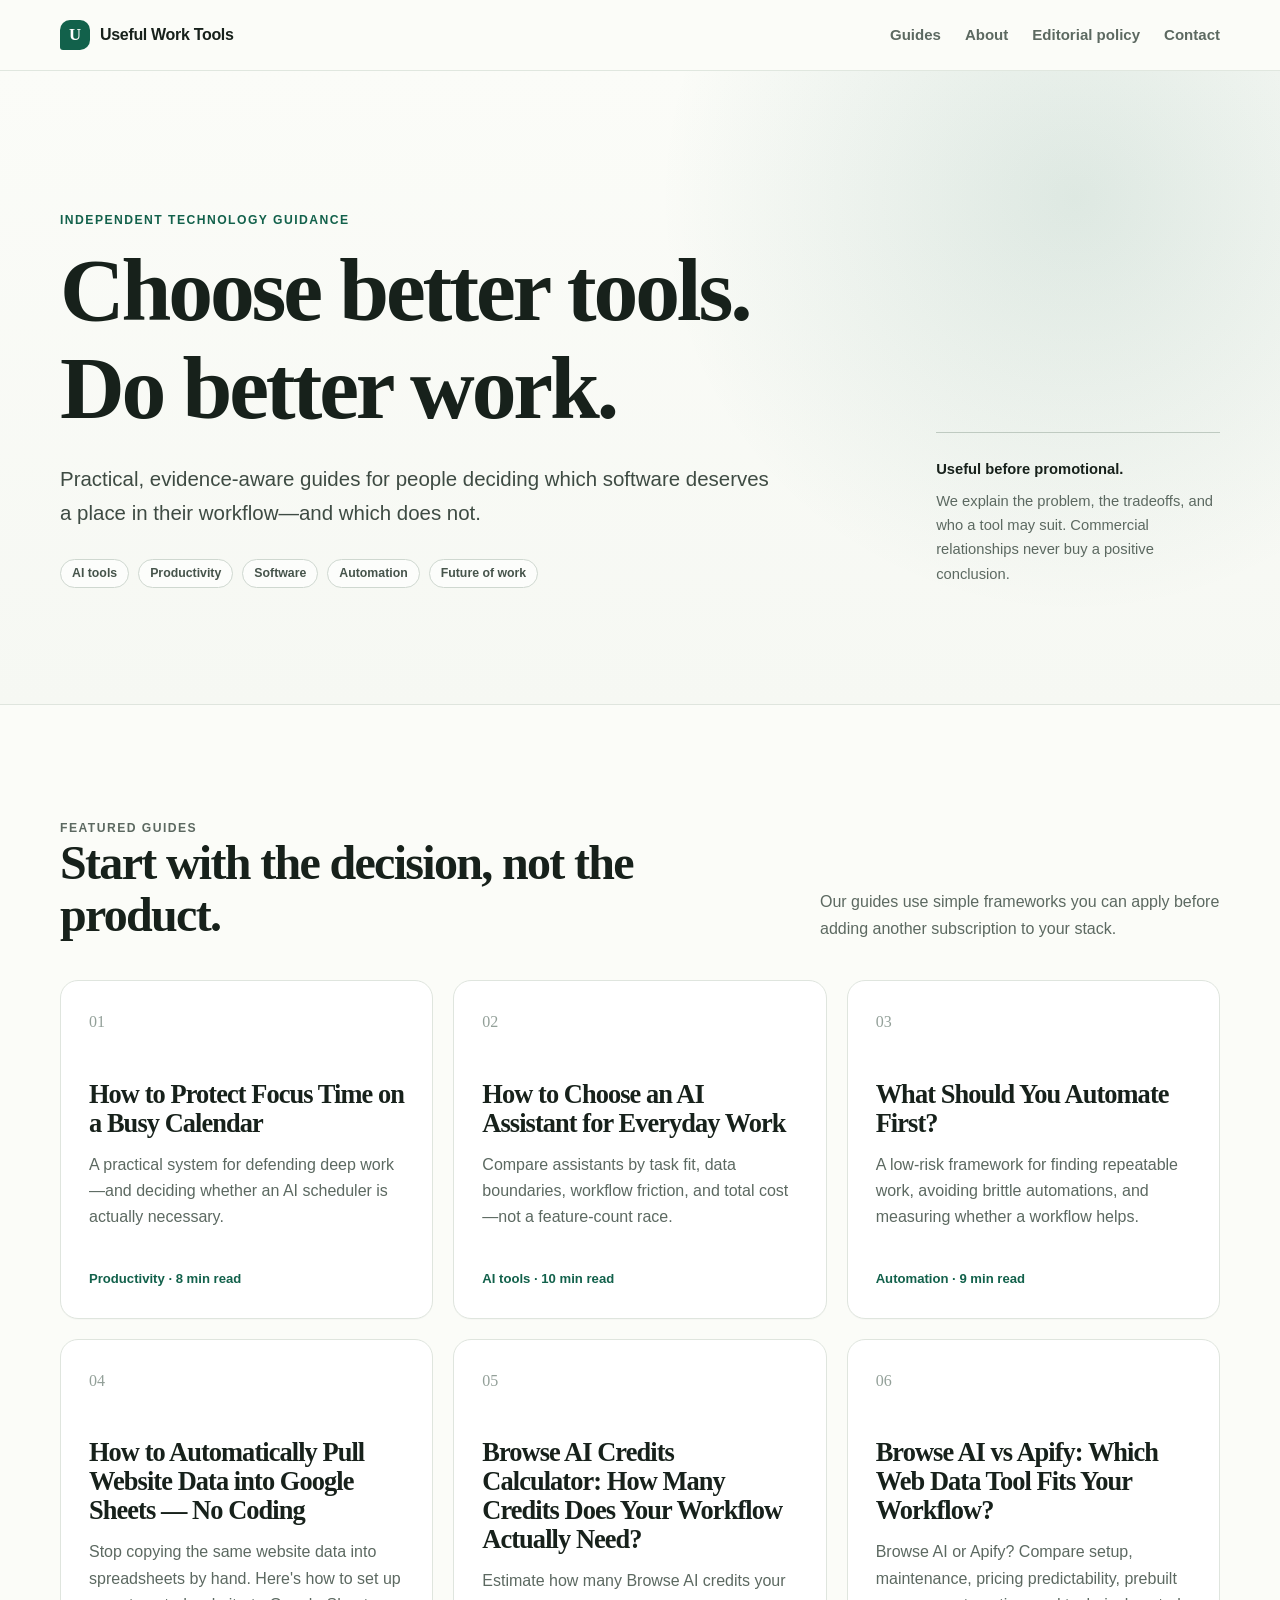
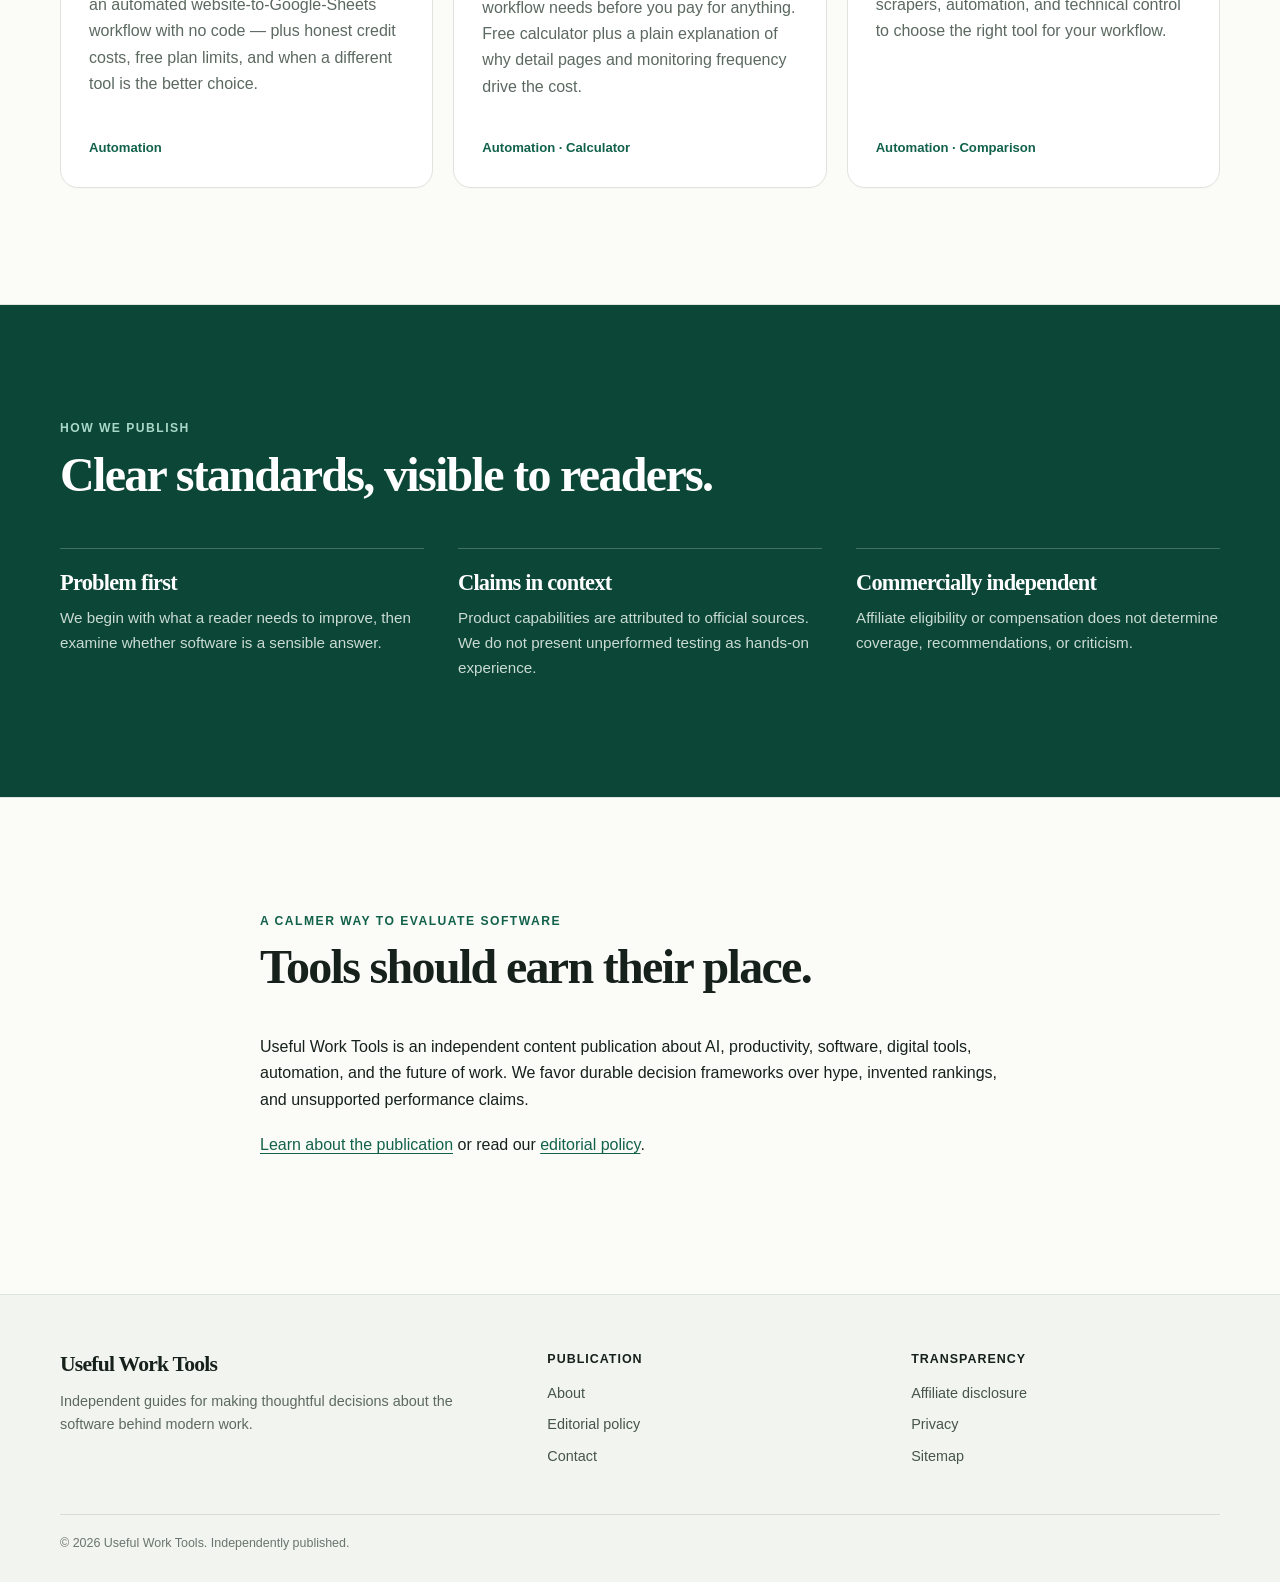
==== commit ac30d023: "Add Browse AI vs Apify comparison (#003) New article at browse-ai-vs-apify.html. The comparison is o" ====
--- a/index.html
+++ b/index.html
@@ -11,22 +11,22 @@
   <meta property="og:site_name" content="Useful Work Tools">
   <meta property="og:title" content="Useful Work Tools | Independent Guides to Better Software">
   <meta property="og:description" content="Clear, independent guidance for choosing AI, productivity, and automation tools.">
-  <meta property="og:url" content="https://pgrootoffice-dev.github.io/global-affiliate/">
+  <meta property="og:url" content="https://usefulworktools.com/">
   <meta name="twitter:card" content="summary">
-  <link rel="canonical" href="https://pgrootoffice-dev.github.io/global-affiliate/">
-  <link rel="icon" href="assets/favicon.svg" type="image/svg+xml">
-  <link rel="stylesheet" href="assets/styles.css">
+  <link rel="canonical" href="https://usefulworktools.com/">
+  <link rel="icon" href="/assets/favicon.svg" type="image/svg+xml">
+  <link rel="stylesheet" href="/assets/styles.css">
 </head>
 <body>
   <a class="skip-link" href="#main">Skip to content</a>
   <header class="site-header">
     <div class="nav-shell">
-      <a class="brand" href="index.html" aria-label="Useful Work Tools home"><span class="brand-mark" aria-hidden="true">U</span>Useful Work Tools</a>
+      <a class="brand" href="/" aria-label="Useful Work Tools home"><span class="brand-mark" aria-hidden="true">U</span>Useful Work Tools</a>
       <nav class="site-nav" aria-label="Primary navigation">
         <a href="#guides">Guides</a>
-        <a href="about.html">About</a>
-        <a href="editorial-policy.html">Editorial policy</a>
-        <a href="contact.html">Contact</a>
+        <a href="/about.html">About</a>
+        <a href="/editorial-policy.html">Editorial policy</a>
+        <a href="/contact.html">Contact</a>
       </nav>
     </div>
   </header>
@@ -58,33 +58,39 @@
         <div class="article-grid">
           <article class="article-card">
             <span class="card-number">01</span>
-            <h3><a href="protect-focus-time.html">How to Protect Focus Time on a Busy Calendar</a></h3>
+            <h3><a href="/protect-focus-time.html">How to Protect Focus Time on a Busy Calendar</a></h3>
             <p>A practical system for defending deep work—and deciding whether an AI scheduler is actually necessary.</p>
             <div class="card-meta">Productivity · 8 min read</div>
           </article>
           <article class="article-card">
             <span class="card-number">02</span>
-            <h3><a href="choose-ai-work-assistant.html">How to Choose an AI Assistant for Everyday Work</a></h3>
+            <h3><a href="/choose-ai-work-assistant.html">How to Choose an AI Assistant for Everyday Work</a></h3>
             <p>Compare assistants by task fit, data boundaries, workflow friction, and total cost—not a feature-count race.</p>
             <div class="card-meta">AI tools · 10 min read</div>
           </article>
           <article class="article-card">
             <span class="card-number">03</span>
-            <h3><a href="automation-readiness-guide.html">What Should You Automate First?</a></h3>
+            <h3><a href="/automation-readiness-guide.html">What Should You Automate First?</a></h3>
             <p>A low-risk framework for finding repeatable work, avoiding brittle automations, and measuring whether a workflow helps.</p>
             <div class="card-meta">Automation · 9 min read</div>
           </article>
           <article class="article-card">
             <span class="card-number">04</span>
-            <h3><a href="website-data-to-google-sheets-no-code.html">How to Automatically Pull Website Data into Google Sheets — No Coding</a></h3>
+            <h3><a href="/website-data-to-google-sheets-no-code.html">How to Automatically Pull Website Data into Google Sheets — No Coding</a></h3>
             <p>Stop copying the same website data into spreadsheets by hand. Here's how to set up an automated website-to-Google-Sheets workflow with no code — plus honest credit costs, free plan limits, and when a different tool is the better choice.</p>
             <div class="card-meta">Automation</div>
           </article>
           <article class="article-card">
             <span class="card-number">05</span>
-            <h3><a href="browse-ai-credits-calculator.html">Browse AI Credits Calculator: How Many Credits Does Your Workflow Actually Need?</a></h3>
+            <h3><a href="/browse-ai-credits-calculator.html">Browse AI Credits Calculator: How Many Credits Does Your Workflow Actually Need?</a></h3>
             <p>Estimate how many Browse AI credits your workflow needs before you pay for anything. Free calculator plus a plain explanation of why detail pages and monitoring frequency drive the cost.</p>
             <div class="card-meta">Automation · Calculator</div>
+          </article>
+          <article class="article-card">
+            <span class="card-number">06</span>
+            <h3><a href="/browse-ai-vs-apify.html">Browse AI vs Apify: Which Web Data Tool Fits Your Workflow?</a></h3>
+            <p>Browse AI or Apify? Compare setup, maintenance, pricing predictability, prebuilt scrapers, automation, and technical control to choose the right tool for your workflow.</p>
+            <div class="card-meta">Automation · Comparison</div>
           </article>
         </div>
       </div>
@@ -107,7 +113,7 @@
         <p class="eyebrow">A calmer way to evaluate software</p>
         <h2>Tools should earn their place.</h2>
         <p>Useful Work Tools is an independent content publication about AI, productivity, software, digital tools, automation, and the future of work. We favor durable decision frameworks over hype, invented rankings, and unsupported performance claims.</p>
-        <p><a href="about.html">Learn about the publication</a> or read our <a href="editorial-policy.html">editorial policy</a>.</p>
+        <p><a href="/about.html">Learn about the publication</a> or read our <a href="/editorial-policy.html">editorial policy</a>.</p>
       </div>
     </section>
   </main>
@@ -115,8 +121,8 @@
   <footer class="site-footer">
     <div class="container footer-grid">
       <div><h2>Useful Work Tools</h2><p>Independent guides for making thoughtful decisions about the software behind modern work.</p></div>
-      <div><h3>Publication</h3><div class="footer-links"><a href="about.html">About</a><a href="editorial-policy.html">Editorial policy</a><a href="contact.html">Contact</a></div></div>
-      <div><h3>Transparency</h3><div class="footer-links"><a href="disclosure.html">Affiliate disclosure</a><a href="privacy.html">Privacy</a><a href="sitemap.xml">Sitemap</a></div></div>
+      <div><h3>Publication</h3><div class="footer-links"><a href="/about.html">About</a><a href="/editorial-policy.html">Editorial policy</a><a href="/contact.html">Contact</a></div></div>
+      <div><h3>Transparency</h3><div class="footer-links"><a href="/disclosure.html">Affiliate disclosure</a><a href="/privacy.html">Privacy</a><a href="/sitemap.xml">Sitemap</a></div></div>
     </div>
     <div class="container footer-bottom">© 2026 Useful Work Tools. Independently published.</div>
   </footer>
--- a/assets/styles.css
+++ b/assets/styles.css
@@ -244,7 +244,10 @@
   padding-bottom: 100px;
 }
 
-.article-body { font-size: 1.04rem; }
+/* min-width:0 lets this grid item shrink below its min-content width, so a wide
+   table scrolls inside .table-wrap instead of widening the column and pushing
+   the edge-to-edge mobile bleed past the viewport. */
+.article-body { min-width: 0; font-size: 1.04rem; }
 .article-body h2 { margin: 2.2em 0 0.55em; font-size: clamp(1.7rem, 4vw, 2.35rem); }
 .article-body h3 { margin: 1.8em 0 0.45em; font-size: 1.35rem; }
 .article-body ul, .article-body ol { margin: 0 0 1.5em; padding-left: 1.35em; }
@@ -402,6 +405,7 @@
 .calc-verdict--tight { border-color: #e3d3ba; border-left-color: var(--amber); background: #faf2e6; }
 .calc-verdict--paid { border-color: #d6ddd6; border-left-color: #7d8b82; background: #f1f4f0; }
 .calc-plan { color: #30463b; }
+.calc-verdict .calc-plan-note { margin-top: 8px; color: var(--muted); font-size: 0.85rem; }
 
 .calc-breakdown { margin-top: 18px; }
 .calc-breakdown h4 {
